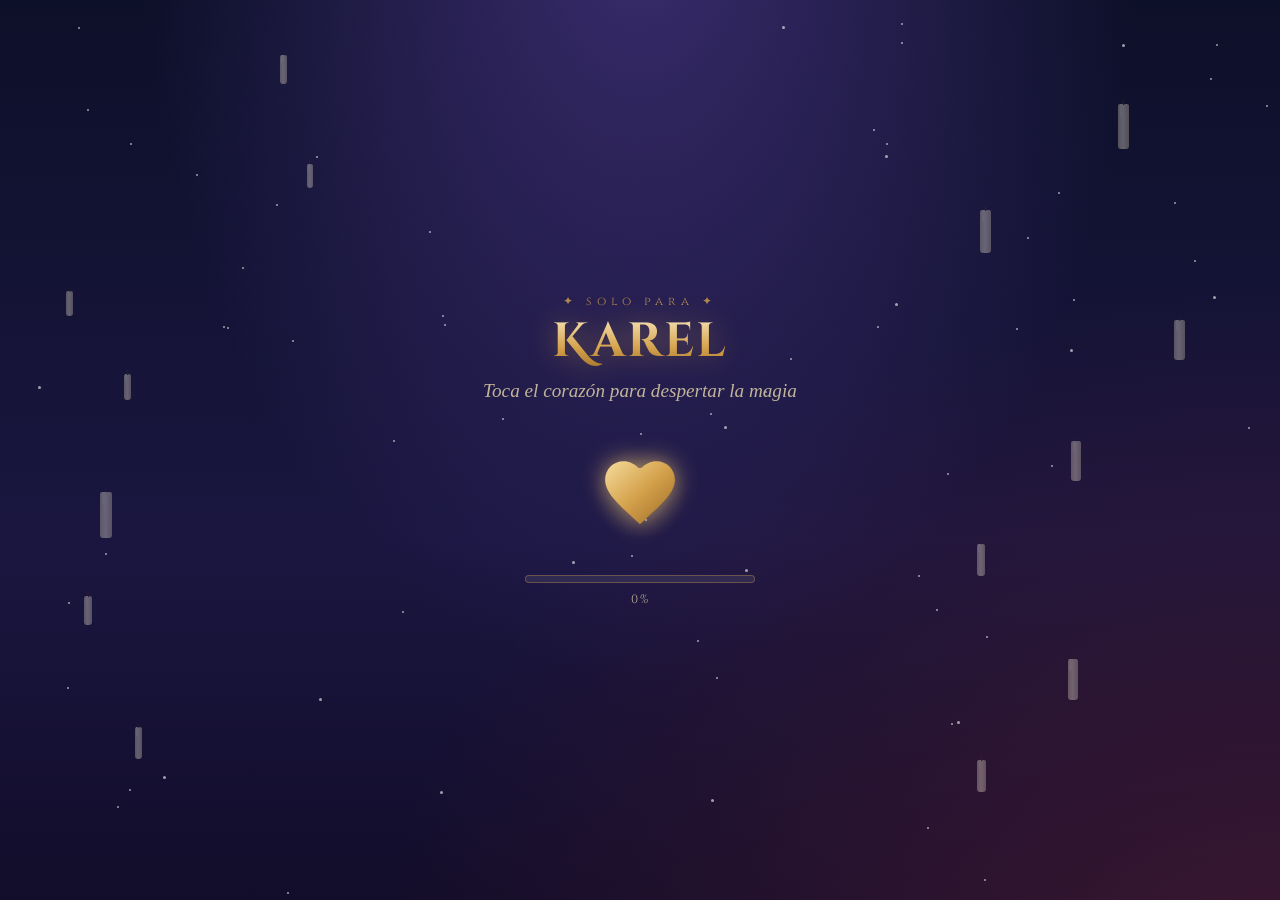
==== index.html @ 57167029 "Add files via upload" ====
<!DOCTYPE html>
<html lang="es">
<head>
  <meta charset="UTF-8" />
  <meta name="viewport" content="width=device-width, initial-scale=1, maximum-scale=1, user-scalable=no" />
  <meta name="theme-color" content="#0d1029" />
  <title>Una carta mágica para ti ✨</title>
  <link rel="preconnect" href="https://fonts.googleapis.com" />
  <link rel="preconnect" href="https://fonts.gstatic.com" crossorigin />
  <link href="https://fonts.googleapis.com/css2?family=Cinzel:wght@400;600&family=Cinzel+Decorative:wght@400;700&family=IM+Fell+English:ital@0;1&family=Caveat:wght@500;700&display=swap" rel="stylesheet" />
  <link rel="stylesheet" href="styles.css" />
</head>
<body class="oscuro">
  <!-- Fondo: estrellas y velas flotantes -->
  <div id="estrellas" class="estrellas" aria-hidden="true"></div>
  <div id="velasFlotantes" class="velas-flotantes" aria-hidden="true"></div>
  <canvas id="fx"></canvas>

  <!-- Texto de hechizo que aparece en pantalla -->
  <div id="hechizo" class="hechizo" aria-live="polite"></div>

  <!-- Música -->
  <button id="btnMusica" class="btn-musica oculto" aria-label="Música">♪</button>
  <audio id="audio" preload="auto"></audio>

  <!-- ============ PANTALLA 1: EL CORAZÓN ============ -->
  <section id="intro" class="pantalla activa">
    <div class="intro-caja">
      <p class="intro-pre">✦ solo para ✦</p>
      <h1 class="nombre" data-nombre></h1>
      <p id="msgCorazon" class="msg-corazon"></p>

      <button id="corazon" class="corazon" aria-label="Toca el corazón">
        <svg viewBox="0 0 32 29" aria-hidden="true">
          <defs>
            <linearGradient id="gOro" x1="0" y1="0" x2="1" y2="1">
              <stop offset="0" stop-color="#f6dc9c"/><stop offset=".5" stop-color="#d4a24c"/><stop offset="1" stop-color="#9c6a24"/>
            </linearGradient>
          </defs>
          <path d="M16 28.5 13.7 26.4C5.6 19 0.5 14.4 0.5 8.7 0.5 4.1 4.1 0.5 8.7 0.5c2.6 0 5.1 1.2 6.7 3.1h1.2C18.2 1.7 20.7.5 23.3.5c4.6 0 8.2 3.6 8.2 8.2 0 5.7-5.1 10.3-13.2 17.7Z"/>
        </svg>
      </button>

      <div class="barra"><div id="barraRelleno" class="barra-relleno"></div></div>
      <p id="porcentaje" class="porcentaje">0%</p>
    </div>
  </section>

  <!-- ============ PANTALLA 2: LA SORPRESA ============ -->
  <main id="sorpresa" class="pantalla">

    <!-- Lechuza mensajera -->
    <div id="lechuza" class="lechuza" aria-hidden="true">
      <svg viewBox="0 0 120 90">
        <g class="ala ala-izq"><path d="M48 44 C30 26 12 24 2 30 C14 34 22 42 30 52 Z" fill="#8a6a4c"/><path d="M40 44 C28 34 16 32 8 34" stroke="#5e4532" stroke-width="2" fill="none"/></g>
        <g class="ala ala-der"><path d="M72 44 C90 26 108 24 118 30 C106 34 98 42 90 52 Z" fill="#8a6a4c"/><path d="M80 44 C92 34 104 32 112 34" stroke="#5e4532" stroke-width="2" fill="none"/></g>
        <ellipse cx="60" cy="50" rx="17" ry="21" fill="#a3825f"/>
        <ellipse cx="60" cy="56" rx="11" ry="14" fill="#e9d8bc"/>
        <path d="M54 52l3 3M60 54l3 3M57 60l3 3M63 60l2 2" stroke="#a3825f" stroke-width="1.6"/>
        <circle cx="60" cy="31" r="14" fill="#a3825f"/>
        <path d="M47 22l4 7M73 22l-4 7" stroke="#8a6a4c" stroke-width="4" stroke-linecap="round"/>
        <circle cx="54" cy="31" r="5.5" fill="#f6e7c4"/><circle cx="66" cy="31" r="5.5" fill="#f6e7c4"/>
        <circle cx="54" cy="31" r="3" fill="#2a1d14"/><circle cx="66" cy="31" r="3" fill="#2a1d14"/>
        <circle cx="55" cy="30" r="1" fill="#fff"/><circle cx="67" cy="30" r="1" fill="#fff"/>
        <path d="M58 35l2 4 2-4z" fill="#e0a54a"/>
        <!-- carta en las patas -->
        <g transform="translate(48 68) rotate(-6)">
          <rect width="24" height="16" rx="1.5" fill="#efdcb2"/>
          <path d="M0 0l12 9 12-9" stroke="#c9a96f" fill="none"/>
          <circle cx="12" cy="9" r="3.4" fill="#8e1f2a"/>
        </g>
      </svg>
    </div>

    <header class="cabecera revelar">
      <p class="pre-titulo">✦ hoy el cielo brilla por ti ✦</p>
      <h2 id="titulo" class="titulo"></h2>
      <p id="fecha" class="fecha"></p>
    </header>

    <!-- Contador -->
    <section id="contador" class="tarjeta-magica contador revelar">
      <p class="etiqueta">Hechizo del tiempo · juntos desde <span id="desde"></span></p>
      <div class="contador-grid">
        <div><span id="cAnios">0</span><small>años</small></div>
        <div><span id="cMeses">0</span><small>meses</small></div>
        <div><span id="cDias">0</span><small>días</small></div>
      </div>
      <p class="contador-sub"><span id="cTotal">0</span> días eligiéndote ✦</p>
    </section>

    <section class="polaroid-zona revelar">
      <p class="etiqueta">Capítulo I · Nuestra historia</p>
      <div class="polaroid" data-carrusel="historia">
        <div class="carrusel"></div>
        <p class="fecha-foto"></p>
        <p class="pie-foto"></p>
        <div class="puntos"></div>
      </div>
      <p class="ayuda">desliza o toca para ver más</p>
    </section>

    <!-- Gia y papi -->
    <section id="hija" class="hija revelar">
      <div class="hija-papel">
        <p class="hija-de">Un mensaje de <span data-hija-nombre></span> y papi</p>
        <div class="hija-foto"><img id="hijaFoto" alt="Gia y papi" /></div>
        <p id="hijaMsg" class="hija-msg"></p>
        <p id="hijaFirma" class="hija-firma"></p>
      </div>
    </section>

    <section class="polaroid-zona revelar">
      <p class="etiqueta">Capítulo II · Y la magia creció</p>
      <div class="polaroid" data-carrusel="familia">
        <div class="carrusel"></div>
        <p class="fecha-foto"></p>
        <p class="pie-foto"></p>
        <div class="puntos"></div>
      </div>
      <p class="ayuda">desliza o toca para ver más</p>
    </section>

    <div class="separador revelar" aria-hidden="true">✦ ✦ ✦</div>

    <!-- Sobre -->
    <section class="sobre-zona revelar">
      <p class="etiqueta">Una lechuza te trajo esto</p>
      <div id="sobre" class="sobre">
        <div class="sobre-fondo"></div>
        <div class="sobre-carta-asoma"><span>Para Karel…</span></div>
        <div class="sobre-frente"></div>
        <div class="sobre-solapa"></div>
        <button id="sello" class="sello" aria-label="Abrir carta"><span id="selloInicial"></span></button>
      </div>
      <p class="ayuda">Toca el sello y la carta se abrirá sola</p>
    </section>

    <!-- Poción -->
    <section id="pocion" class="pocion-zona revelar">
      <h3 class="sub-titulo">La poción de tu cumpleaños</h3>
      <button id="caldero" class="caldero" aria-label="Remover la poción">
        <svg viewBox="0 0 160 140" aria-hidden="true">
          <g class="burbujas">
            <circle cx="62" cy="40" r="6"/><circle cx="84" cy="30" r="4"/><circle cx="98" cy="44" r="7"/><circle cx="74" cy="20" r="3"/>
          </g>
          <ellipse cx="80" cy="56" rx="56" ry="12" fill="#3a2a4f"/>
          <ellipse id="liquido" cx="80" cy="56" rx="48" ry="8" fill="#b06bd6"/>
          <path d="M24 58c0 40 22 62 56 62s56-22 56-62" fill="#1d1b26"/>
          <path d="M34 70c4 26 20 40 46 40" stroke="#3b3850" stroke-width="4" fill="none" stroke-linecap="round"/>
          <path d="M44 118l-8 14M116 118l8 14" stroke="#1d1b26" stroke-width="8" stroke-linecap="round"/>
          <rect x="18" y="52" width="124" height="10" rx="5" fill="#2b2838"/>
        </svg>
      </button>
      <p class="ayuda" id="ayudaPocion">Toca el caldero para remover la poción</p>
      <ul id="ingredientes" class="ingredientes"></ul>
      <p id="pocionResultado" class="pocion-resultado"></p>
    </section>

    <!-- Pastel -->
    <section id="pastelZona" class="pastel-zona revelar">
      <h3 class="sub-titulo">Pide un deseo</h3>
      <p class="ayuda" id="ayudaVelas">Sopla las velas y deja que la magia haga el resto</p>
      <div class="pastel">
        <div id="velas" class="velas"></div>
        <div class="pastel-capa capa-arriba"></div>
        <div class="pastel-capa capa-medio"></div>
        <div class="pastel-capa capa-abajo"></div>
        <div class="plato"></div>
      </div>
      <div class="botones-velas">
        <button id="btnSoplar" class="boton">🌬️ Soplar de verdad</button>
        <p class="ayuda mini">o toca cada llama para apagarla</p>
      </div>
    </section>

    <!-- Final -->
    <section id="final" class="final">
      <p class="final-mini">✦ ✦ ✦</p>
      <h3 id="finalTitulo" class="final-titulo"></h3>
      <p id="finalTexto" class="final-texto"></p>
      <p id="finalFirma" class="final-firma"></p>
      <button id="btnRepetir" class="boton boton-suave">Volver a vivir la magia ↺</button>
    </section>

    <footer class="pie">hecho con amor y un poquito de magia</footer>
  </main>

  <!-- ============ CARTA ABIERTA ============ -->
  <div id="modalCarta" class="modal" aria-hidden="true">
    <div class="carta">
      <button id="cerrarCarta" class="cerrar" aria-label="Cerrar">×</button>
      <p class="carta-saludo" id="cartaSaludo"></p>
      <div id="cartaTexto" class="carta-texto"></div>
      <p id="cartaFirma" class="carta-firma"></p>
    </div>
  </div>

  <script src="script.js"></script>
</body>
</html>
---- styles.css ----
/* ===================== BASE ===================== */
:root {
  --noche: #0d1029;
  --noche-2: #1a1640;
  --violeta: #2c1f52;
  --oro: #d4a24c;
  --oro-claro: #f3d791;
  --oro-osc: #9c6a24;
  --pergamino: #f2e3c2;
  --pergamino-2: #e4cc9a;
  --tinta: #3d2817;
  --vino: #8e1f2a;
  --vino-2: #b8323d;
  --texto: #efe4cf;
  --texto-suave: #c2b49a;
  --titulo: "Cinzel Decorative", "Cinzel", Georgia, serif;
  --capital: "Cinzel", Georgia, serif;
  --antigua: "IM Fell English", Georgia, serif;
  --mano: "Caveat", "Comic Sans MS", cursive;
}

* { box-sizing: border-box; margin: 0; padding: 0; -webkit-tap-highlight-color: transparent; }
html, body { min-height: 100%; }

body {
  font-family: var(--antigua);
  color: var(--texto);
  background:
    radial-gradient(ellipse at 50% -10%, #3a2c6e 0%, transparent 55%),
    radial-gradient(ellipse at 100% 110%, #3b1730 0%, transparent 50%),
    linear-gradient(180deg, var(--noche) 0%, var(--noche-2) 60%, #120d2a 100%);
  background-attachment: fixed;
  overflow-x: hidden;
  user-select: none;
}
button { font: inherit; border: 0; background: none; cursor: pointer; color: inherit; }

#fx { position: fixed; inset: 0; width: 100%; height: 100%; pointer-events: none; z-index: 50; }

.pantalla { display: none; position: relative; z-index: 2; }
.pantalla.activa { display: block; }

/* ===================== ESTRELLAS ===================== */
.estrellas { position: fixed; inset: 0; z-index: 0; pointer-events: none; }
.estrellas i {
  position: absolute; width: 2px; height: 2px; border-radius: 50%;
  background: #fff; opacity: .6;
  animation: titilar var(--d, 3s) ease-in-out infinite;
  animation-delay: var(--r, 0s);
}
@keyframes titilar { 50% { opacity: .1; transform: scale(.6); } }

/* ===================== VELAS FLOTANTES ===================== */
.velas-flotantes { position: fixed; inset: 0; z-index: 1; pointer-events: none; transition: opacity 1.5s; }
body:not(.oscuro) .velas-flotantes { opacity: .55; }
.vf {
  position: absolute;
  width: var(--w, 10px); height: calc(var(--w, 10px) * 4);
  background: linear-gradient(90deg, #d9cdb4, #fbf5e6 45%, #cfc2a6);
  border-radius: 2px 2px 3px 3px;
  animation: flotar var(--d, 6s) ease-in-out infinite;
  animation-delay: var(--r, 0s);
  opacity: .35;
  transition: opacity 1s;
}
.vf::before { content: ""; position: absolute; left: 50%; top: -4px; width: 1.5px; height: 5px; background: #3a2a20; transform: translateX(-50%); }
.vf::after { /* cera derretida */
  content: ""; position: absolute; left: 18%; top: 0; width: 30%; height: 28%;
  background: #fbf5e6; border-radius: 0 0 4px 4px;
}
.vf .llama-vf {
  position: absolute; left: 50%; bottom: calc(100% + 3px);
  width: calc(var(--w, 10px) * 1.1); height: calc(var(--w, 10px) * 1.9);
  transform: translateX(-50%) scale(0);
  background: radial-gradient(ellipse at 50% 80%, #fff9d6 0%, #ffd56a 35%, #ff9a2e 68%, transparent 72%);
  border-radius: 50% 50% 45% 45% / 60% 60% 40% 40%;
  filter: drop-shadow(0 0 10px rgba(255, 190, 80, .95));
  transition: transform .6s cubic-bezier(.3,1.6,.5,1);
}
.vf.encendida { opacity: 1; }
.vf.encendida .llama-vf { transform: translateX(-50%) scale(1); animation: llamaVf .2s ease-in-out infinite alternate; }
.vf.encendida::marker { display: none; }
@keyframes llamaVf { to { transform: translateX(-50%) scale(1.06, 1.12) rotate(2deg); } }
@keyframes flotar {
  0%, 100% { transform: translateY(0); }
  50% { transform: translateY(-14px); }
}

/* ===================== HECHIZO EN PANTALLA ===================== */
.hechizo {
  position: fixed; left: 50%; top: 42%; z-index: 60;
  transform: translate(-50%, -50%);
  font-family: var(--titulo); font-size: 2.4rem; letter-spacing: 3px;
  color: var(--oro-claro);
  text-shadow: 0 0 12px rgba(243, 215, 145, .9), 0 0 34px rgba(212, 162, 76, .7);
  pointer-events: none; opacity: 0; white-space: nowrap;
}
.hechizo.on { animation: hechizo 2.2s ease forwards; }
@keyframes hechizo {
  0% { opacity: 0; transform: translate(-50%, -30%) scale(.7); filter: blur(6px); }
  25% { opacity: 1; transform: translate(-50%, -50%) scale(1); filter: blur(0); }
  70% { opacity: 1; }
  100% { opacity: 0; transform: translate(-50%, -80%) scale(1.15); filter: blur(4px); }
}

/* ===================== INTRO ===================== */
#intro.activa { display: grid; place-items: center; min-height: 100vh; min-height: 100dvh; padding: 24px; }
.intro-caja { text-align: center; width: min(340px, 100%); }
.intro-pre { font-family: var(--capital); font-size: .75rem; letter-spacing: 5px; color: var(--oro); opacity: .8; }
.nombre {
  font-family: var(--titulo); font-weight: 700;
  font-size: 3rem; letter-spacing: 2px;
  background: linear-gradient(180deg, #fff3cf, var(--oro) 60%, var(--oro-osc));
  -webkit-background-clip: text; background-clip: text; color: transparent;
  filter: drop-shadow(0 0 14px rgba(212, 162, 76, .45));
  animation: aparecer 1.4s ease both;
}
.msg-corazon {
  font-style: italic; font-size: 1.2rem; color: var(--texto-suave);
  min-height: 1.6em; margin: 6px 0 30px; transition: opacity .25s;
}
.msg-corazon.cambia { opacity: 0; }

.corazon {
  width: 104px; height: 104px; display: inline-grid; place-items: center;
  animation: latido 1.4s ease-in-out infinite;
  border-radius: 50%;
  background: radial-gradient(circle, rgba(243, 215, 145, .18) 0%, transparent 65%);
}
.corazon svg { width: 72px; fill: url(#gOro); filter: drop-shadow(0 0 12px rgba(243, 200, 110, .7)); transition: filter .4s; }
.corazon.golpe { animation: golpe .35s ease; }
.corazon.lleno svg { fill: var(--vino-2); filter: drop-shadow(0 0 22px rgba(255, 90, 100, .9)); }

.barra {
  margin: 30px auto 8px; width: 230px; height: 8px;
  background: rgba(255,255,255,.08); border: 1px solid rgba(212,162,76,.35);
  border-radius: 99px; overflow: hidden;
}
.barra-relleno {
  height: 100%; width: 0%;
  background: linear-gradient(90deg, var(--oro-osc), var(--oro), var(--oro-claro));
  box-shadow: 0 0 12px rgba(243, 215, 145, .8);
  border-radius: 99px;
  transition: width .5s cubic-bezier(.3,1.4,.5,1);
}
.porcentaje { font-family: var(--capital); font-size: .75rem; color: var(--texto-suave); letter-spacing: 2px; }

@keyframes latido { 0%,100% { transform: scale(1); } 15% { transform: scale(1.12); } 30% { transform: scale(1); } 45% { transform: scale(1.07); } }
@keyframes golpe { 0% { transform: scale(1); } 40% { transform: scale(.82); } 100% { transform: scale(1.15); } }
@keyframes aparecer { from { opacity: 0; transform: translateY(14px); } to { opacity: 1; transform: none; } }

#intro.saliendo { animation: salir 1.1s ease forwards; }
@keyframes salir { to { opacity: 0; transform: scale(1.08); filter: blur(8px); } }

/* ===================== SORPRESA ===================== */
#sorpresa.activa {
  display: flex; flex-direction: column; align-items: center;
  padding: 56px 20px 30px; gap: 38px;
  max-width: 480px; margin: 0 auto;
}
.revelar { opacity: 0; transform: translateY(28px); transition: opacity 1.1s ease, transform 1.1s ease; }
.revelar.visible { opacity: 1; transform: none; }

/* lechuza */
.lechuza {
  position: fixed; top: 16%; left: -140px; width: 120px; z-index: 45;
  pointer-events: none; opacity: 0;
}
.lechuza.vuela { animation: vuelo 4.2s ease-in-out forwards; }
.lechuza .ala { transform-origin: 60px 46px; animation: aletear .22s ease-in-out infinite alternate; }
.lechuza .ala-der { animation-delay: .0s; }
@keyframes aletear { from { transform: scaleY(1); } to { transform: scaleY(-.55); } }
@keyframes vuelo {
  0% { opacity: 1; transform: translate(0, 40px) rotate(6deg); }
  45% { transform: translate(55vw, -10px) rotate(-4deg); }
  100% { opacity: 1; transform: translate(calc(100vw + 160px), -120px) rotate(-10deg); }
}

.cabecera { text-align: center; }
.pre-titulo { font-family: var(--capital); font-size: .7rem; letter-spacing: 4px; text-transform: uppercase; color: var(--oro); }
.titulo {
  font-family: var(--titulo); font-weight: 400;
  font-size: 1.75rem; line-height: 1.3;
  color: var(--oro-claro);
  text-shadow: 0 0 18px rgba(212, 162, 76, .35);
  margin: 12px 0 8px;
}
.fecha { font-family: var(--capital); font-size: .95rem; letter-spacing: 3px; color: var(--texto-suave); }

.etiqueta {
  font-family: var(--capital); font-size: .72rem; letter-spacing: 3px; text-transform: uppercase;
  color: var(--oro); text-align: center; margin-bottom: 14px;
}

.tarjeta-magica {
  width: 100%;
  background: linear-gradient(160deg, rgba(60, 45, 110, .45), rgba(30, 22, 60, .55));
  border: 1px solid rgba(212, 162, 76, .45);
  border-radius: 14px;
  box-shadow: 0 0 0 4px rgba(212,162,76,.07), 0 18px 40px rgba(0,0,0,.35), inset 0 0 30px rgba(212,162,76,.07);
  padding: 18px;
  backdrop-filter: blur(3px); -webkit-backdrop-filter: blur(3px);
}

/* contador */
.contador { text-align: center; }
.contador .etiqueta { margin-bottom: 6px; text-transform: none; letter-spacing: 1.5px; font-size: .8rem; }
.contador-grid { display: flex; justify-content: center; gap: 26px; margin: 6px 0 6px; }
.contador-grid div { display: flex; flex-direction: column; align-items: center; }
.contador-grid span { font-family: var(--titulo); font-size: 2.2rem; color: var(--oro-claro); line-height: 1.1; text-shadow: 0 0 12px rgba(243,215,145,.5); }
.contador-grid small { font-family: var(--capital); font-size: .65rem; letter-spacing: 2px; text-transform: uppercase; color: var(--texto-suave); }
.contador-sub { font-style: italic; font-size: 1.05rem; color: var(--texto); }

/* polaroid */
.polaroid-zona { width: 100%; display: flex; flex-direction: column; align-items: center; }
.polaroid {
  background: linear-gradient(160deg, #fbf3df, #ecdcb8);
  padding: 14px 14px 16px;
  width: min(320px, 88vw);
  box-shadow: 0 0 0 2px var(--oro), 0 0 0 6px rgba(212,162,76,.25), 0 22px 44px rgba(0,0,0,.5), 0 0 40px rgba(212,162,76,.25);
  transform: rotate(-2deg);
}
.carrusel { position: relative; width: 100%; aspect-ratio: 1 / 1; overflow: hidden; background: #2a2240; touch-action: pan-y; }
.slide {
  position: absolute; inset: 0; opacity: 0;
  transition: opacity .8s ease; pointer-events: none;
}
.slide.on { opacity: 1; }
.slide .fondo-blur {
  position: absolute; inset: -20px;
  background-size: cover; background-position: center;
  filter: blur(18px) brightness(.75) saturate(1.2);
}
.slide img {
  position: absolute; inset: 0; width: 100%; height: 100%;
  object-fit: contain; transform: scale(1.05);
  transition: transform 4.5s ease;
}
.slide.on img { transform: scale(1); }
.carrusel::after { /* brillo mágico */
  content: ""; position: absolute; inset: -50%;
  background: linear-gradient(115deg, transparent 40%, rgba(255,240,200,.35) 50%, transparent 60%);
  animation: brillo 5s ease-in-out infinite;
  pointer-events: none;
}
@keyframes brillo { 0%, 60% { transform: translateX(-60%); } 100% { transform: translateX(60%); } }
.fecha-foto { font-family: var(--capital); font-size: .7rem; letter-spacing: 2px; color: var(--oro-osc); text-align: center; margin-top: 10px; min-height: 1em; transition: opacity .4s; }
.pie-foto { font-family: var(--mano); font-size: 1.5rem; line-height: 1.15; color: var(--tinta); text-align: center; min-height: 1.3em; margin-top: 2px; transition: opacity .4s; }
.puntos { display: flex; justify-content: center; gap: 6px; margin-top: 4px; }
.puntos i { width: 6px; height: 6px; border-radius: 50%; background: #d4c09a; transition: .3s; }
.puntos i.on { background: var(--oro-osc); width: 16px; border-radius: 4px; }

.ayuda { font-style: italic; font-size: .95rem; color: var(--texto-suave); margin-top: 14px; text-align: center; }
.ayuda.mini { font-size: .85rem; margin-top: 8px; }
.separador { color: var(--oro); letter-spacing: 10px; opacity: .7; font-size: .8rem; }

/* sobre (pergamino) */
.sobre-zona { width: 100%; display: flex; flex-direction: column; align-items: center; }
.sobre { position: relative; width: min(300px, 84vw); aspect-ratio: 1.55 / 1; }
.sobre-fondo { position: absolute; inset: 0; background: linear-gradient(160deg, #e8d3a6, #cfb27a); border-radius: 4px; box-shadow: 0 20px 40px rgba(0,0,0,.45), 0 0 30px rgba(212,162,76,.2); }
.sobre-carta-asoma {
  position: absolute; left: 7%; right: 7%; top: 10%; height: 80%;
  background: linear-gradient(#fbf2dc, #efdcb3);
  border-radius: 3px; display: grid; place-items: start center; padding-top: 14px;
  font-family: var(--mano); font-size: 1.35rem; color: var(--tinta);
  transition: transform .9s cubic-bezier(.5,0,.3,1) .45s;
}
.sobre-frente {
  position: absolute; inset: 0; z-index: 2; border-radius: 4px;
  background:
    linear-gradient(32deg, #e2c895 49.6%, transparent 50%) left bottom / 51% 100% no-repeat,
    linear-gradient(-32deg, #e2c895 49.6%, transparent 50%) right bottom / 51% 100% no-repeat,
    linear-gradient(0deg, #e9d3a5 0 58%, transparent 58%);
}
.sobre-frente::after { /* dirección escrita a mano */
  content: "Para la mujer más mágica\A del mundo"; white-space: pre;
  position: absolute; left: 0; right: 0; bottom: 10%; text-align: center;
  font-family: var(--mano); font-size: .95rem; color: #6b4a2b; opacity: .8; line-height: 1.1;
}
.sobre-solapa {
  position: absolute; left: 0; right: 0; top: 0; height: 58%;
  background: linear-gradient(180deg, #dcc08a, #cdae76);
  clip-path: polygon(0 0, 100% 0, 50% 100%);
  transform-origin: top; transition: transform .7s ease, z-index 0s .35s; z-index: 3;
}
.sello {
  position: absolute; left: 50%; top: 58%; width: 64px; height: 64px;
  transform: translate(-50%, -50%); border-radius: 50%;
  background: radial-gradient(circle at 35% 30%, #c94a4f, var(--vino) 60%, #5f1018);
  box-shadow: 0 4px 10px rgba(60, 8, 14, .6), inset 0 -3px 6px rgba(0,0,0,.25), inset 0 3px 5px rgba(255,255,255,.18);
  z-index: 4; display: grid; place-items: center;
  font-family: var(--titulo); font-size: 1.6rem; color: #f5c7c2; text-shadow: 0 1px 1px rgba(0,0,0,.4);
  animation: selloPulso 2.2s ease-in-out infinite; transition: opacity .4s, transform .4s;
}
.sello::after { content: ""; position: absolute; inset: 6px; border-radius: 50%; border: 1.5px dashed rgba(245,199,194,.45); }
@keyframes selloPulso {
  0%,100% { box-shadow: 0 4px 10px rgba(60,8,14,.6), 0 0 0 0 rgba(243,215,145,.45), inset 0 -3px 6px rgba(0,0,0,.25); }
  50% { box-shadow: 0 4px 10px rgba(60,8,14,.6), 0 0 0 14px rgba(243,215,145,0), inset 0 -3px 6px rgba(0,0,0,.25); }
}
.sobre.abierto .sello { opacity: 0; transform: translate(-50%, -50%) scale(1.6) rotate(25deg); pointer-events: none; }
.sobre.abierto .sobre-solapa { transform: rotateX(180deg); z-index: 1; }
.sobre.abierto .sobre-carta-asoma { transform: translateY(-45%); }

/* carta (pergamino) */
.modal {
  position: fixed; inset: 0; z-index: 40;
  background: rgba(8, 6, 20, .6);
  backdrop-filter: blur(4px); -webkit-backdrop-filter: blur(4px);
  display: grid; place-items: center; padding: 18px;
  opacity: 0; pointer-events: none; transition: opacity .5s;
}
.modal.abierto { opacity: 1; pointer-events: auto; }
.carta {
  position: relative; width: min(440px, 100%);
  max-height: 86vh; max-height: 86dvh; overflow-y: auto;
  background:
    radial-gradient(ellipse at 50% 50%, transparent 55%, rgba(150, 100, 40, .25) 100%),
    linear-gradient(170deg, #f8ecd0, #eedab0 60%, #e6cd99);
  padding: 36px 26px 30px;
  border-radius: 4px;
  box-shadow: 0 0 40px rgba(212,162,76,.35), 0 24px 60px rgba(0,0,0,.6);
  transform: translateY(40px) scale(.96);
  transition: transform .6s cubic-bezier(.3,1.3,.5,1);
  user-select: text; color: var(--tinta);
}
.modal.abierto .carta { transform: none; }
.cerrar { position: absolute; top: 8px; right: 12px; font-size: 1.8rem; color: #8a6a44; line-height: 1; }
.carta-saludo { font-family: var(--titulo); font-size: 1.35rem; color: var(--vino); margin-bottom: 12px; }
.carta-texto { font-family: var(--mano); font-size: 1.45rem; line-height: 1.35; color: #3d2817; white-space: pre-wrap; }
.carta-texto .cursor { display: inline-block; width: 2px; height: 1.1em; background: var(--tinta); vertical-align: -3px; animation: parpadeo .8s steps(1) infinite; }
@keyframes parpadeo { 50% { opacity: 0; } }
.carta-firma { font-family: var(--mano); font-size: 1.55rem; color: var(--vino); text-align: right; margin-top: 18px; opacity: 0; transition: opacity 1s; }
.carta-firma.on { opacity: 1; }

/* poción */
.pocion-zona { width: 100%; text-align: center; }
.sub-titulo { font-family: var(--titulo); font-weight: 400; font-size: 1.45rem; color: var(--oro-claro); text-shadow: 0 0 14px rgba(212,162,76,.35); }
.caldero { width: 170px; margin-top: 10px; position: relative; }
.caldero svg { width: 100%; overflow: visible; }
.caldero .burbujas circle { fill: #c98ae8; opacity: .8; animation: burbuja 2.4s ease-in infinite; }
.caldero .burbujas circle:nth-child(2) { animation-delay: .6s; }
.caldero .burbujas circle:nth-child(3) { animation-delay: 1.1s; }
.caldero .burbujas circle:nth-child(4) { animation-delay: 1.7s; }
@keyframes burbuja { 0% { transform: translateY(18px) scale(.4); opacity: 0; } 30% { opacity: .9; } 100% { transform: translateY(-30px) scale(1.1); opacity: 0; } }
.caldero #liquido { filter: drop-shadow(0 0 12px #c98ae8); transition: fill 1s; }
.caldero.removiendo { animation: remover .5s ease-in-out 4; }
@keyframes remover { 25% { transform: rotate(-4deg); } 75% { transform: rotate(4deg); } }
.caldero.lista #liquido { fill: #f3c76a; filter: drop-shadow(0 0 18px #f3d791); }
.caldero.lista .burbujas circle { fill: #f3d791; }

.ingredientes { list-style: none; margin: 14px auto 0; max-width: 340px; text-align: left; }
.ingredientes li {
  font-size: 1.1rem; padding: 7px 4px 7px 30px; position: relative;
  border-bottom: 1px dashed rgba(212,162,76,.25);
  opacity: 0; transform: translateX(-12px); transition: opacity .6s, transform .6s;
}
.ingredientes li::before { content: "✦"; position: absolute; left: 6px; color: var(--oro); }
.ingredientes li.on { opacity: 1; transform: none; }
.pocion-resultado {
  font-family: var(--titulo); font-size: 1.15rem; color: var(--oro-claro);
  margin-top: 16px; opacity: 0; transition: opacity 1.2s; text-shadow: 0 0 14px rgba(243,215,145,.5);
}
.pocion-resultado.on { opacity: 1; }

/* Gia */
.hija { width: 100%; }
.hija-papel {
  background: #fffdf6; color: #4a3a5a;
  border-radius: 4px; padding: 22px 22px 14px;
  box-shadow: 0 20px 40px rgba(0,0,0,.4);
  transform: rotate(1.5deg); position: relative;
  background-image: linear-gradient(transparent 0 29px, #dfe8f3 29px 30px);
  background-size: 100% 30px;
}
.hija-papel::before { content: ""; position: absolute; top: -10px; right: 26px; width: 70px; height: 22px; transform: rotate(-6deg); background: rgba(212, 162, 76, .6); }
.hija-de { font-family: var(--capital); font-size: .75rem; letter-spacing: 2px; text-transform: uppercase; color: #8a7a6a; }
.hija-msg { font-family: var(--mano); font-size: 1.65rem; color: #6b4a8a; line-height: 30px; margin: 8px 0 6px; }
.hija-foto {
  margin: 12px auto 6px; width: 92%;
  background: #fff; padding: 8px 8px 10px;
  box-shadow: 0 6px 16px rgba(0,0,0,.18);
  transform: rotate(-2deg);
}
.hija-foto img { width: 100%; display: block; aspect-ratio: 4 / 3; object-fit: cover; }
.hija-firma { font-family: var(--mano); font-size: 1.5rem; color: var(--vino); text-align: right; margin-top: 4px; }
.hija-dibujo svg { width: 100%; max-width: 240px; display: block; margin: 0 auto; }

/* pastel */
.pastel-zona { text-align: center; width: 100%; }
.pastel-zona .ayuda { margin-top: 4px; }
.pastel { position: relative; width: 220px; margin: 80px auto 0; }
.velas { position: absolute; bottom: 100%; left: 0; right: 0; display: flex; justify-content: center; gap: 16px; transform: translateY(6px); }
.vela { position: relative; width: 10px; height: 46px; background: linear-gradient(90deg, #d9cdb4, #fbf5e6 45%, #cfc2a6); border-radius: 2px; cursor: pointer; }
.vela::before { content: ""; position: absolute; left: 50%; top: -6px; width: 2px; height: 7px; background: #3a2a20; transform: translateX(-50%); }
.llama {
  position: absolute; left: 50%; bottom: calc(100% + 4px); width: 14px; height: 24px;
  transform: translateX(-50%);
  background: radial-gradient(ellipse at 50% 80%, #fff7c2 0%, #ffd24d 35%, #ff8a1f 70%, transparent 72%);
  border-radius: 50% 50% 45% 45% / 60% 60% 40% 40%;
  animation: llama .18s ease-in-out infinite alternate;
  filter: drop-shadow(0 0 10px rgba(255, 170, 40, .95));
  transform-origin: 50% 100%; transition: opacity .3s, transform .3s;
}
.vela.apagada .llama { opacity: 0; transform: translateX(-50%) scale(.2); }
.humo { position: absolute; left: 50%; bottom: calc(100% + 6px); width: 6px; height: 6px; border-radius: 50%; background: rgba(200, 200, 220, .45); transform: translateX(-50%); animation: humo 1.6s ease-out forwards; }
@keyframes humo { to { transform: translate(-30%, -50px) scale(4); opacity: 0; } }
@keyframes llama { from { transform: translateX(-50%) rotate(-3deg); } to { transform: translateX(-50%) rotate(3deg) scaleY(1.08); } }
.pastel-capa { margin: 0 auto; border-radius: 10px 10px 6px 6px; position: relative; }
.capa-arriba { width: 150px; height: 46px; background: linear-gradient(#5b3a8a, #3f2766); }
.capa-arriba::before { content: ""; position: absolute; left: 0; right: 0; top: 0; height: 18px; background: radial-gradient(circle at 10px 18px, transparent 9px, #f3e6c8 10px) 0 0 / 20px 18px repeat-x; border-radius: 10px 10px 0 0; }
.capa-medio { width: 190px; height: 50px; margin-top: -2px; background: linear-gradient(#7a2232, #5a1724); }
.capa-medio::after { content: "✦ ✦ ✦ ✦ ✦"; position: absolute; inset: 0; display: grid; place-items: center; color: var(--oro-claro); font-size: .8rem; letter-spacing: 6px; }
.capa-abajo { width: 220px; height: 56px; margin-top: -2px; background: linear-gradient(#5b3a8a, #3a2460); box-shadow: inset 0 -8px 0 rgba(0,0,0,.15); }
.capa-abajo::after { content: ""; position: absolute; left: 0; right: 0; top: 22px; height: 6px; background: repeating-linear-gradient(90deg, var(--oro) 0 8px, transparent 8px 14px); opacity: .8; }
.plato { width: 260px; height: 14px; margin: -2px auto 0; background: linear-gradient(#e9d9b4, #b99a5c); border-radius: 50%; box-shadow: 0 8px 20px rgba(0,0,0,.4); transform: translateX(-20px); }
.botones-velas { margin-top: 24px; }

.boton {
  display: inline-block; padding: 12px 24px; border-radius: 99px;
  background: linear-gradient(135deg, var(--oro-claro), var(--oro) 55%, var(--oro-osc));
  color: #2a1a08; font-family: var(--capital); font-weight: 600; font-size: .9rem; letter-spacing: 1px;
  box-shadow: 0 0 18px rgba(212, 162, 76, .45), 0 8px 18px rgba(0,0,0,.35);
  transition: transform .2s;
}
.boton:active { transform: scale(.96); }
.boton.escuchando { animation: escucha 1s ease-in-out infinite; }
@keyframes escucha { 50% { box-shadow: 0 0 0 12px rgba(243,215,145,.15), 0 0 24px rgba(212,162,76,.6); } }
.boton-suave { background: transparent; color: var(--oro-claro); border: 1px solid var(--oro); box-shadow: none; }

/* final */
.final { text-align: center; display: none; padding: 10px 6px; }
.final.on { display: block; animation: aparecer 1.4s ease both; }
.final-mini { color: var(--oro); letter-spacing: 8px; }
.final-titulo {
  font-family: var(--titulo); font-weight: 700; font-size: 2.3rem; margin: 8px 0 12px;
  background: linear-gradient(180deg, #fff3cf, var(--oro)); -webkit-background-clip: text; background-clip: text; color: transparent;
  filter: drop-shadow(0 0 14px rgba(212,162,76,.5));
}
.final-texto { font-size: 1.25rem; line-height: 1.5; color: var(--texto); margin-bottom: 10px; }
.final-firma { font-family: var(--mano); font-size: 1.6rem; color: var(--oro-claro); margin-bottom: 24px; }

.pie { font-family: var(--capital); font-size: .62rem; letter-spacing: 3px; text-transform: uppercase; color: var(--texto-suave); opacity: .6; padding-bottom: 10px; text-align: center; }

/* música */
.btn-musica {
  position: fixed; top: 14px; right: 14px; z-index: 30; width: 42px; height: 42px; border-radius: 50%;
  background: rgba(30, 22, 60, .7); border: 1px solid var(--oro); color: var(--oro-claro); font-size: 1.2rem;
  box-shadow: 0 0 14px rgba(212,162,76,.35);
}
.btn-musica.sonando { animation: girar 4s linear infinite; }
.btn-musica.oculto { display: none; }
@keyframes girar { to { transform: rotate(360deg); } }

@media (prefers-reduced-motion: reduce) {
  *, *::before, *::after { animation-duration: .01ms !important; transition-duration: .01ms !important; }
}
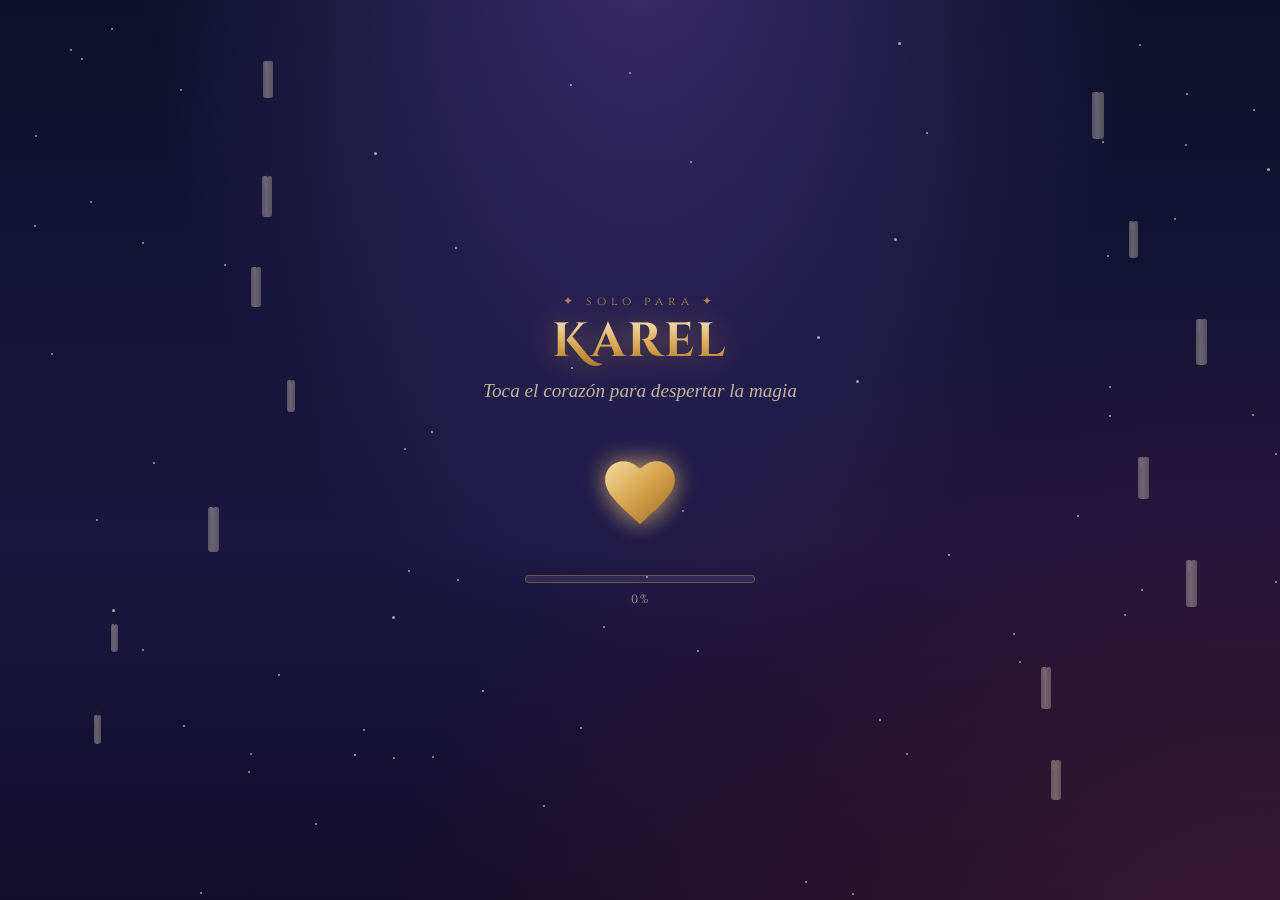
==== commit f21e4498: "Add files via upload" ====
--- a/index.html
+++ b/index.html
@@ -170,6 +170,10 @@
       </div>
       <div class="botones-velas">
         <button id="btnSoplar" class="boton">🌬️ Soplar de verdad</button>
+        <div id="medidor" class="medidor" aria-hidden="true">
+          <div id="medidorRelleno" class="medidor-relleno"></div>
+          <div id="medidorLinea" class="medidor-linea"></div>
+        </div>
         <p class="ayuda mini">o toca cada llama para apagarla</p>
       </div>
     </section>
--- a/styles.css
+++ b/styles.css
@@ -414,6 +414,15 @@
 .capa-abajo::after { content: ""; position: absolute; left: 0; right: 0; top: 22px; height: 6px; background: repeating-linear-gradient(90deg, var(--oro) 0 8px, transparent 8px 14px); opacity: .8; }
 .plato { width: 260px; height: 14px; margin: -2px auto 0; background: linear-gradient(#e9d9b4, #b99a5c); border-radius: 50%; box-shadow: 0 8px 20px rgba(0,0,0,.4); transform: translateX(-20px); }
 .botones-velas { margin-top: 24px; }
+.medidor {
+  position: relative; width: 220px; height: 8px; margin: 14px auto 0;
+  border-radius: 99px; background: rgba(255,255,255,.1); border: 1px solid rgba(212,162,76,.35);
+  overflow: hidden; display: none;
+}
+.medidor.on { display: block; }
+.medidor-relleno { height: 100%; width: 0; background: linear-gradient(90deg, #6d8bd6, #c98ae8); transition: width .08s linear; }
+.medidor-relleno.fuerte { background: linear-gradient(90deg, var(--oro), var(--oro-claro)); box-shadow: 0 0 10px var(--oro-claro); }
+.medidor-linea { position: absolute; top: -2px; bottom: -2px; width: 2px; background: var(--oro-claro); left: 50%; }
 
 .boton {
   display: inline-block; padding: 12px 24px; border-radius: 99px;
